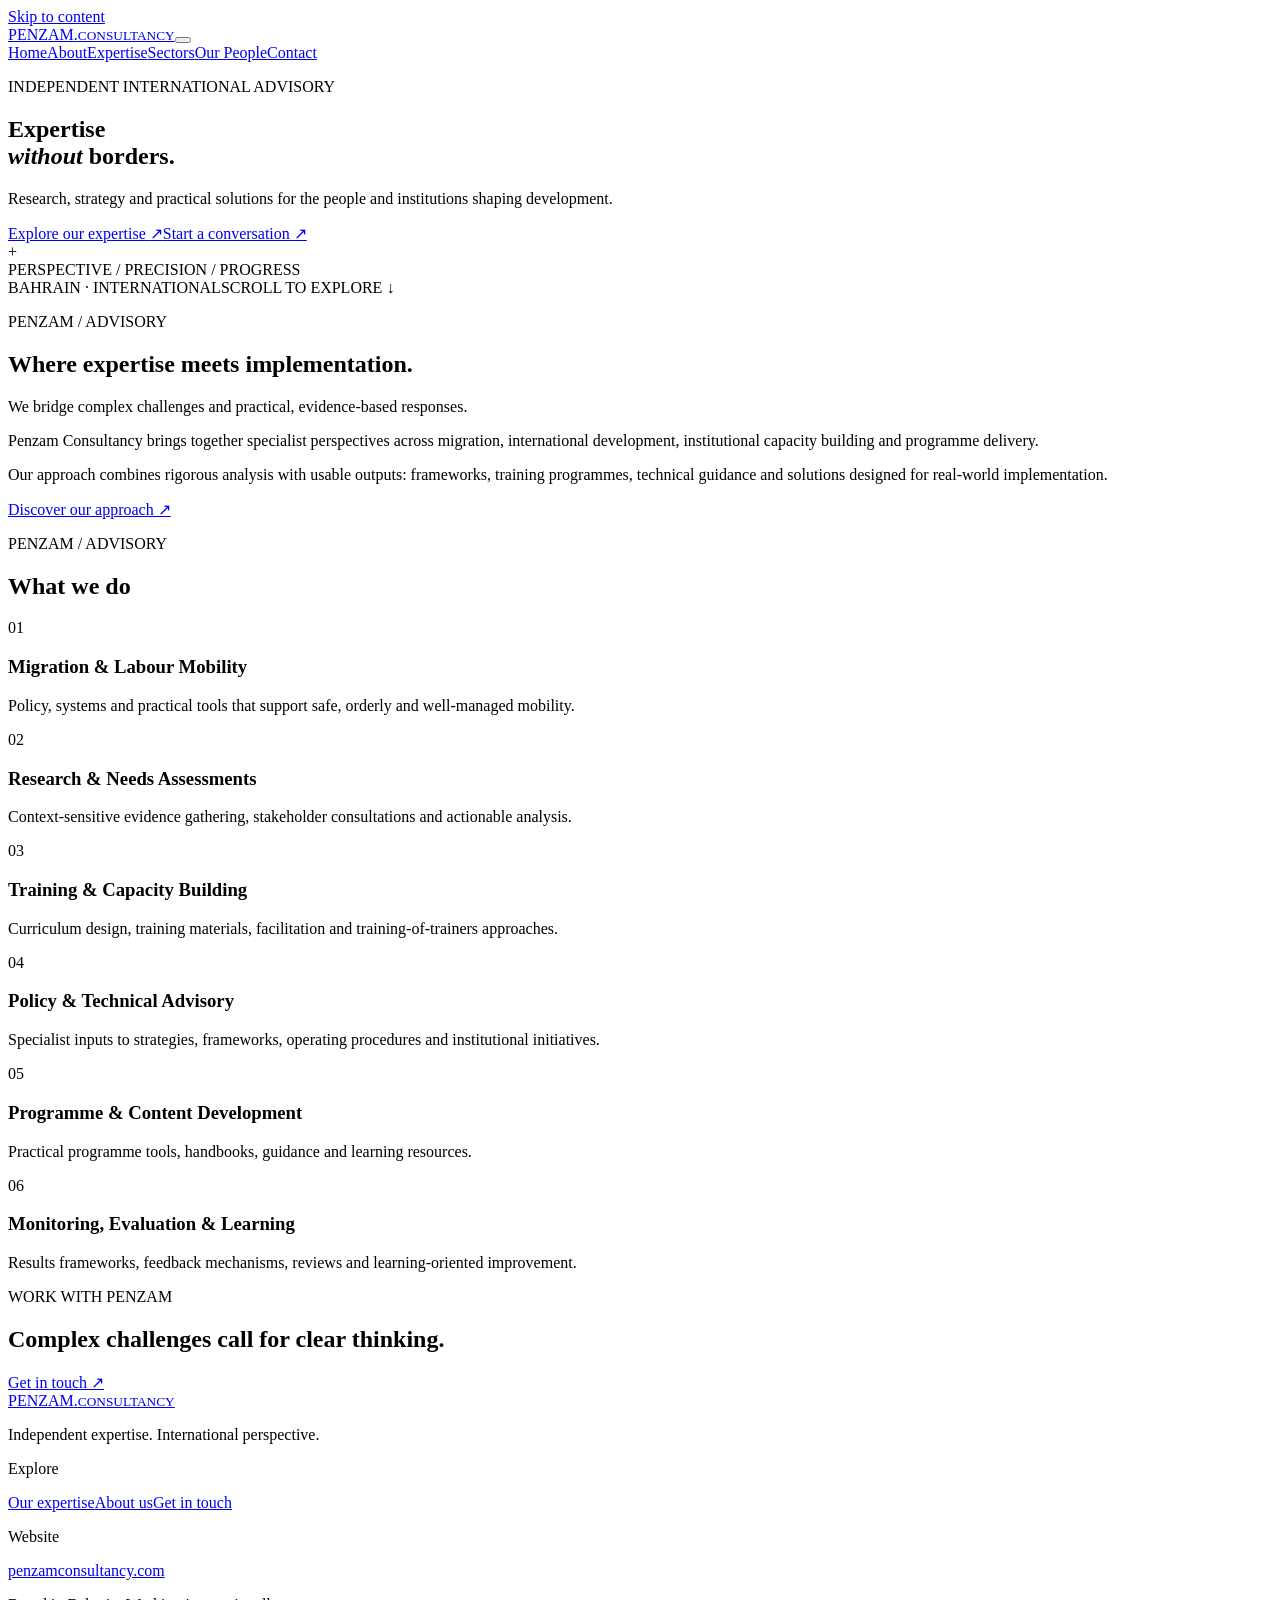
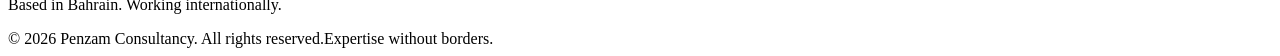
==== index.html @ 7cd4b7c7 "Add files via upload" ====
<!doctype html><html lang="en"><head><meta charset="utf-8"><meta name="viewport" content="width=device-width, initial-scale=1"><meta name="description" content="Penzam Consultancy provides international advisory, research, training and capacity-building expertise."><meta name="theme-color" content="#20252b"><title>Home | Penzam Consultancy</title><link rel="stylesheet" href="assets/style.css"><script defer src="assets/script.js"></script></head><body><a class="skip" href="#main">Skip to content</a><header class="site-header"><div class="shell header-inner"><a class="brand" href="index.html" aria-label="Penzam home">PENZAM<span class="brand-dot">.</span><small>CONSULTANCY</small></a><button class="menu-toggle" aria-expanded="false" aria-controls="site-nav" aria-label="Toggle navigation"><span></span><span></span><span></span></button><nav id="site-nav" aria-label="Main navigation"><a href="index.html" class="active">Home</a><a href="about.html" class="">About</a><a href="expertise.html" class="">Expertise</a><a href="sectors.html" class="">Sectors</a><a href="team.html" class="">Our People</a><a href="contact.html" class="">Contact</a></nav></div></header><main id="main"><section class="hero home-hero"><div class="shell hero-grid"><div><p class="eyebrow"><span class="eyebrow-line"></span> INDEPENDENT INTERNATIONAL ADVISORY</p><h1>Expertise<br><em>without</em> borders<span class="accent">.</span></h1><p class="lead">Research, strategy and practical solutions for the people and institutions shaping development.</p><div class="hero-actions"><a class="btn btn-primary" href="expertise.html">Explore our expertise <span aria-hidden="true">↗</span></a><a class="text-link" href="contact.html">Start a conversation <span aria-hidden="true">↗</span></a></div></div><div class="hero-art" aria-hidden="true"><div class="orbit orbit-one"></div><div class="orbit orbit-two"></div><div class="orbit orbit-three"></div><div class="art-cross">+</div><div class="art-caption">PERSPECTIVE / PRECISION / PROGRESS</div></div></div><div class="shell hero-foot"><span>BAHRAIN · INTERNATIONAL</span><span>SCROLL TO EXPLORE ↓</span></div></section><section class="section "><div class="shell"><div class="section-heading"><p class="eyebrow">PENZAM / ADVISORY</p><h2>Where expertise meets implementation.</h2></div><div class="split"><p class="big-statement">We bridge complex challenges and practical, evidence-based responses.</p><div><p>Penzam Consultancy brings together specialist perspectives across migration, international development, institutional capacity building and programme delivery.</p><p>Our approach combines rigorous analysis with usable outputs: frameworks, training programmes, technical guidance and solutions designed for real-world implementation.</p><a class="inline-link" href="about.html">Discover our approach ↗</a></div></div></div></section><section class="section soft"><div class="shell"><div class="section-heading"><p class="eyebrow">PENZAM / ADVISORY</p><h2>What we do</h2></div><div class="card-grid"><article class="service-card"><span class="card-num">01</span><h3>Migration & Labour Mobility</h3><p>Policy, systems and practical tools that support safe, orderly and well-managed mobility.</p></article><article class="service-card"><span class="card-num">02</span><h3>Research & Needs Assessments</h3><p>Context-sensitive evidence gathering, stakeholder consultations and actionable analysis.</p></article><article class="service-card"><span class="card-num">03</span><h3>Training & Capacity Building</h3><p>Curriculum design, training materials, facilitation and training-of-trainers approaches.</p></article><article class="service-card"><span class="card-num">04</span><h3>Policy & Technical Advisory</h3><p>Specialist inputs to strategies, frameworks, operating procedures and institutional initiatives.</p></article><article class="service-card"><span class="card-num">05</span><h3>Programme & Content Development</h3><p>Practical programme tools, handbooks, guidance and learning resources.</p></article><article class="service-card"><span class="card-num">06</span><h3>Monitoring, Evaluation & Learning</h3><p>Results frameworks, feedback mechanisms, reviews and learning-oriented improvement.</p></article></div></div></section><section class="feature-band"><div class="shell feature-inner"><div><p class="eyebrow">WORK WITH PENZAM</p><h2>Complex challenges call for clear thinking.</h2></div><a class="btn btn-light" href="contact.html">Get in touch ↗</a></div></section></main><footer class="footer"><div class="shell footer-top"><div><a class="brand footer-brand" href="index.html">PENZAM<span class="brand-dot">.</span><small>CONSULTANCY</small></a><p>Independent expertise. International perspective.</p></div><div><p class="footer-label">Explore</p><a href="expertise.html">Our expertise</a><a href="about.html">About us</a><a href="contact.html">Get in touch</a></div><div><p class="footer-label">Website</p><a href="https://penzamconsultancy.com">penzamconsultancy.com</a><p>Based in Bahrain. Working internationally.</p></div></div><div class="shell footer-bottom"><span>© <span id="year">2026</span> Penzam Consultancy. All rights reserved.</span><span>Expertise without borders.</span></div></footer></body></html>
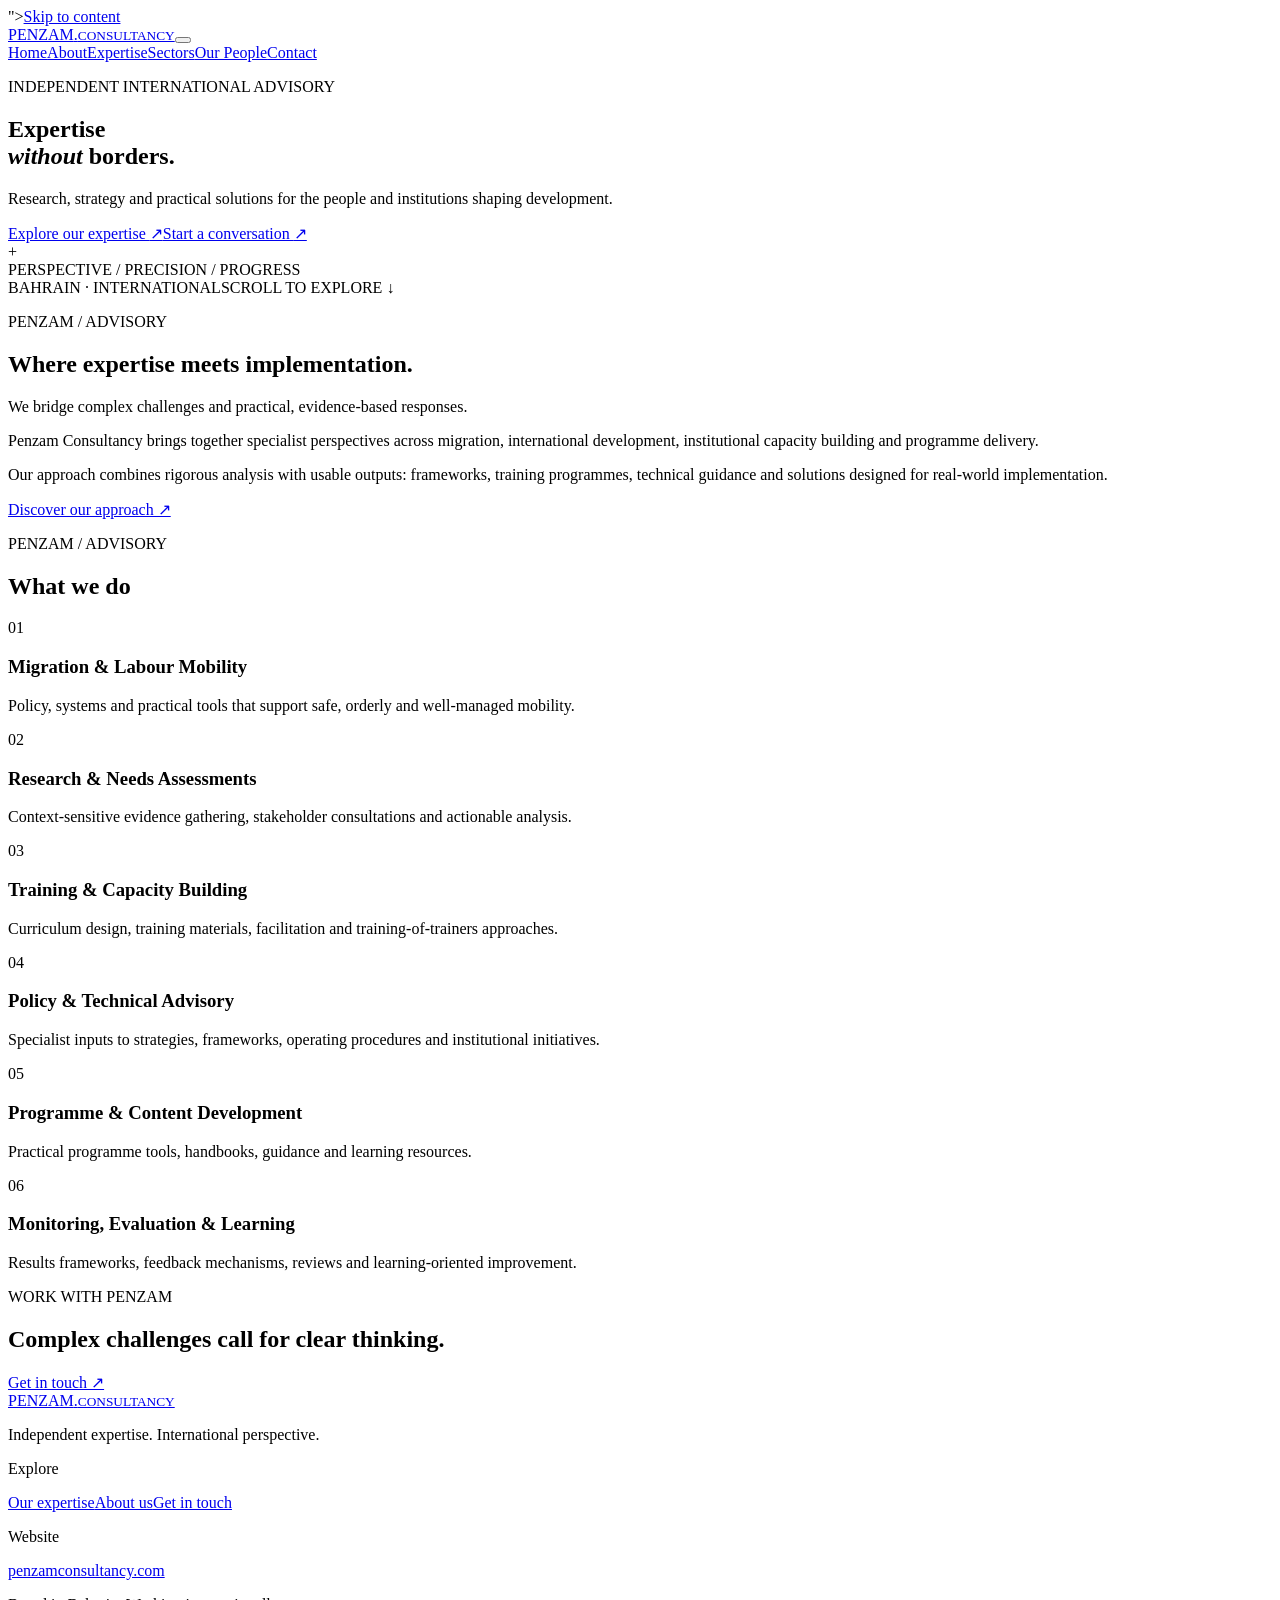
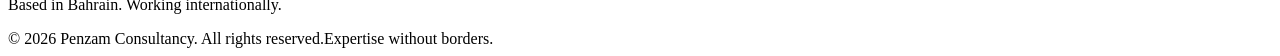
==== commit 37d29556: "Update index.html" ====
--- a/index.html
+++ b/index.html
@@ -1 +1 @@
-<!doctype html><html lang="en"><head><meta charset="utf-8"><meta name="viewport" content="width=device-width, initial-scale=1"><meta name="description" content="Penzam Consultancy provides international advisory, research, training and capacity-building expertise."><meta name="theme-color" content="#20252b"><title>Home | Penzam Consultancy</title><link rel="stylesheet" href="assets/style.css"><script defer src="assets/script.js"></script></head><body><a class="skip" href="#main">Skip to content</a><header class="site-header"><div class="shell header-inner"><a class="brand" href="index.html" aria-label="Penzam home">PENZAM<span class="brand-dot">.</span><small>CONSULTANCY</small></a><button class="menu-toggle" aria-expanded="false" aria-controls="site-nav" aria-label="Toggle navigation"><span></span><span></span><span></span></button><nav id="site-nav" aria-label="Main navigation"><a href="index.html" class="active">Home</a><a href="about.html" class="">About</a><a href="expertise.html" class="">Expertise</a><a href="sectors.html" class="">Sectors</a><a href="team.html" class="">Our People</a><a href="contact.html" class="">Contact</a></nav></div></header><main id="main"><section class="hero home-hero"><div class="shell hero-grid"><div><p class="eyebrow"><span class="eyebrow-line"></span> INDEPENDENT INTERNATIONAL ADVISORY</p><h1>Expertise<br><em>without</em> borders<span class="accent">.</span></h1><p class="lead">Research, strategy and practical solutions for the people and institutions shaping development.</p><div class="hero-actions"><a class="btn btn-primary" href="expertise.html">Explore our expertise <span aria-hidden="true">↗</span></a><a class="text-link" href="contact.html">Start a conversation <span aria-hidden="true">↗</span></a></div></div><div class="hero-art" aria-hidden="true"><div class="orbit orbit-one"></div><div class="orbit orbit-two"></div><div class="orbit orbit-three"></div><div class="art-cross">+</div><div class="art-caption">PERSPECTIVE / PRECISION / PROGRESS</div></div></div><div class="shell hero-foot"><span>BAHRAIN · INTERNATIONAL</span><span>SCROLL TO EXPLORE ↓</span></div></section><section class="section "><div class="shell"><div class="section-heading"><p class="eyebrow">PENZAM / ADVISORY</p><h2>Where expertise meets implementation.</h2></div><div class="split"><p class="big-statement">We bridge complex challenges and practical, evidence-based responses.</p><div><p>Penzam Consultancy brings together specialist perspectives across migration, international development, institutional capacity building and programme delivery.</p><p>Our approach combines rigorous analysis with usable outputs: frameworks, training programmes, technical guidance and solutions designed for real-world implementation.</p><a class="inline-link" href="about.html">Discover our approach ↗</a></div></div></div></section><section class="section soft"><div class="shell"><div class="section-heading"><p class="eyebrow">PENZAM / ADVISORY</p><h2>What we do</h2></div><div class="card-grid"><article class="service-card"><span class="card-num">01</span><h3>Migration & Labour Mobility</h3><p>Policy, systems and practical tools that support safe, orderly and well-managed mobility.</p></article><article class="service-card"><span class="card-num">02</span><h3>Research & Needs Assessments</h3><p>Context-sensitive evidence gathering, stakeholder consultations and actionable analysis.</p></article><article class="service-card"><span class="card-num">03</span><h3>Training & Capacity Building</h3><p>Curriculum design, training materials, facilitation and training-of-trainers approaches.</p></article><article class="service-card"><span class="card-num">04</span><h3>Policy & Technical Advisory</h3><p>Specialist inputs to strategies, frameworks, operating procedures and institutional initiatives.</p></article><article class="service-card"><span class="card-num">05</span><h3>Programme & Content Development</h3><p>Practical programme tools, handbooks, guidance and learning resources.</p></article><article class="service-card"><span class="card-num">06</span><h3>Monitoring, Evaluation & Learning</h3><p>Results frameworks, feedback mechanisms, reviews and learning-oriented improvement.</p></article></div></div></section><section class="feature-band"><div class="shell feature-inner"><div><p class="eyebrow">WORK WITH PENZAM</p><h2>Complex challenges call for clear thinking.</h2></div><a class="btn btn-light" href="contact.html">Get in touch ↗</a></div></section></main><footer class="footer"><div class="shell footer-top"><div><a class="brand footer-brand" href="index.html">PENZAM<span class="brand-dot">.</span><small>CONSULTANCY</small></a><p>Independent expertise. International perspective.</p></div><div><p class="footer-label">Explore</p><a href="expertise.html">Our expertise</a><a href="about.html">About us</a><a href="contact.html">Get in touch</a></div><div><p class="footer-label">Website</p><a href="https://penzamconsultancy.com">penzamconsultancy.com</a><p>Based in Bahrain. Working internationally.</p></div></div><div class="shell footer-bottom"><span>© <span id="year">2026</span> Penzam Consultancy. All rights reserved.</span><span>Expertise without borders.</span></div></footer></body></html>+<!doctype html><html lang="en"><head><meta charset="utf-8"><meta name="viewport" content="width=device-width, initial-scale=1"><meta name="description" content="Penzam Consultancy provides international advisory, research, training and capacity-building expertise."><meta name="theme-color" content="#20252b"><title>Home | Penzam Consultancy</title><l<link rel="stylesheet" href="style.css">"><script defer src="assets/script.js"></script></head><body><a class="skip" href="#main">Skip to content</a><header class="site-header"><div class="shell header-inner"><a class="brand" href="index.html" aria-label="Penzam home">PENZAM<span class="brand-dot">.</span><small>CONSULTANCY</small></a><button class="menu-toggle" aria-expanded="false" aria-controls="site-nav" aria-label="Toggle navigation"><span></span><span></span><span></span></button><nav id="site-nav" aria-label="Main navigation"><a href="index.html" class="active">Home</a><a href="about.html" class="">About</a><a href="expertise.html" class="">Expertise</a><a href="sectors.html" class="">Sectors</a><a href="team.html" class="">Our People</a><a href="contact.html" class="">Contact</a></nav></div></header><main id="main"><section class="hero home-hero"><div class="shell hero-grid"><div><p class="eyebrow"><span class="eyebrow-line"></span> INDEPENDENT INTERNATIONAL ADVISORY</p><h1>Expertise<br><em>without</em> borders<span class="accent">.</span></h1><p class="lead">Research, strategy and practical solutions for the people and institutions shaping development.</p><div class="hero-actions"><a class="btn btn-primary" href="expertise.html">Explore our expertise <span aria-hidden="true">↗</span></a><a class="text-link" href="contact.html">Start a conversation <span aria-hidden="true">↗</span></a></div></div><div class="hero-art" aria-hidden="true"><div class="orbit orbit-one"></div><div class="orbit orbit-two"></div><div class="orbit orbit-three"></div><div class="art-cross">+</div><div class="art-caption">PERSPECTIVE / PRECISION / PROGRESS</div></div></div><div class="shell hero-foot"><span>BAHRAIN · INTERNATIONAL</span><span>SCROLL TO EXPLORE ↓</span></div></section><section class="section "><div class="shell"><div class="section-heading"><p class="eyebrow">PENZAM / ADVISORY</p><h2>Where expertise meets implementation.</h2></div><div class="split"><p class="big-statement">We bridge complex challenges and practical, evidence-based responses.</p><div><p>Penzam Consultancy brings together specialist perspectives across migration, international development, institutional capacity building and programme delivery.</p><p>Our approach combines rigorous analysis with usable outputs: frameworks, training programmes, technical guidance and solutions designed for real-world implementation.</p><a class="inline-link" href="about.html">Discover our approach ↗</a></div></div></div></section><section class="section soft"><div class="shell"><div class="section-heading"><p class="eyebrow">PENZAM / ADVISORY</p><h2>What we do</h2></div><div class="card-grid"><article class="service-card"><span class="card-num">01</span><h3>Migration & Labour Mobility</h3><p>Policy, systems and practical tools that support safe, orderly and well-managed mobility.</p></article><article class="service-card"><span class="card-num">02</span><h3>Research & Needs Assessments</h3><p>Context-sensitive evidence gathering, stakeholder consultations and actionable analysis.</p></article><article class="service-card"><span class="card-num">03</span><h3>Training & Capacity Building</h3><p>Curriculum design, training materials, facilitation and training-of-trainers approaches.</p></article><article class="service-card"><span class="card-num">04</span><h3>Policy & Technical Advisory</h3><p>Specialist inputs to strategies, frameworks, operating procedures and institutional initiatives.</p></article><article class="service-card"><span class="card-num">05</span><h3>Programme & Content Development</h3><p>Practical programme tools, handbooks, guidance and learning resources.</p></article><article class="service-card"><span class="card-num">06</span><h3>Monitoring, Evaluation & Learning</h3><p>Results frameworks, feedback mechanisms, reviews and learning-oriented improvement.</p></article></div></div></section><section class="feature-band"><div class="shell feature-inner"><div><p class="eyebrow">WORK WITH PENZAM</p><h2>Complex challenges call for clear thinking.</h2></div><a class="btn btn-light" href="contact.html">Get in touch ↗</a></div></section></main><footer class="footer"><div class="shell footer-top"><div><a class="brand footer-brand" href="index.html">PENZAM<span class="brand-dot">.</span><small>CONSULTANCY</small></a><p>Independent expertise. International perspective.</p></div><div><p class="footer-label">Explore</p><a href="expertise.html">Our expertise</a><a href="about.html">About us</a><a href="contact.html">Get in touch</a></div><div><p class="footer-label">Website</p><a href="https://penzamconsultancy.com">penzamconsultancy.com</a><p>Based in Bahrain. Working internationally.</p></div></div><div class="shell footer-bottom"><span>© <span id="year">2026</span> Penzam Consultancy. All rights reserved.</span><span>Expertise without borders.</span></div></footer></body></html>
--- a/style.css
+++ b/style.css
@@ -0,0 +1,2 @@
+@import url('https://fonts.googleapis.com/css2?family=Barlow+Condensed:wght@500;600;700&family=DM+Sans:wght@400;500;600;700&display=swap');
+:root{--charcoal:#20252b;--ink:#27303a;--blue:#315bd3;--cream:#eee9de;--paper:#f9f8f4;--muted:#64707c;--line:#d9dcd9}*{box-sizing:border-box}html{scroll-behavior:smooth}body{margin:0;background:var(--paper);color:var(--ink);font-family:'DM Sans',Arial,sans-serif;line-height:1.65}a{color:inherit}a:focus-visible,button:focus-visible{outline:3px solid #7da4ff;outline-offset:3px}.shell{width:min(1200px,calc(100% - 80px));margin:auto}.skip{position:absolute;left:-9999px}.skip:focus{left:10px;top:10px;z-index:99;background:white;padding:10px}.site-header{background:var(--charcoal);color:white;border-bottom:1px solid #ffffff20;position:relative;z-index:10}.header-inner{display:flex;align-items:center;justify-content:space-between;min-height:91px}.brand{text-decoration:none;font:700 34px/0.8 'Barlow Condensed',sans-serif;letter-spacing:.035em;display:inline-flex;flex-direction:column;position:relative}.brand-dot{color:#6b8dff;position:absolute;right:-12px;top:0}.brand small{font:600 9px/1.6 'DM Sans',sans-serif;letter-spacing:.28em;margin-top:8px}.site-header nav{display:flex;gap:27px;align-items:center}.site-header nav a{text-decoration:none;font-size:12px;letter-spacing:.06em;text-transform:uppercase;color:#cfd4dc;transition:color .2s}.site-header nav a:hover,.site-header nav a.active{color:white}.menu-toggle{display:none}.hero{background:var(--charcoal);color:white}.home-hero{min-height:690px;overflow:hidden}.hero-grid{display:grid;grid-template-columns:1.15fr .85fr;align-items:center;min-height:610px;gap:35px}.eyebrow{font-size:11px;letter-spacing:.2em;font-weight:700;text-transform:uppercase;color:var(--blue);margin:0 0 25px}.hero .eyebrow{color:#a8baff}.eyebrow-line{display:inline-block;width:26px;height:1px;background:#a8baff;vertical-align:middle;margin-right:9px}.hero h1{font:600 clamp(70px,9vw,142px)/.91 'Barlow Condensed',sans-serif;letter-spacing:-.018em;margin:0 0 30px;text-transform:uppercase}.hero h1 em{font-style:normal;color:var(--cream)}.accent{color:#7295ff}.lead{font-size:clamp(17px,1.65vw,21px);line-height:1.7;max-width:620px;color:#d2d7df}.hero-actions{display:flex;gap:30px;align-items:center;margin-top:38px;flex-wrap:wrap}.btn{display:inline-flex;align-items:center;gap:30px;text-decoration:none;padding:15px 21px;font-size:13px;font-weight:700;transition:transform .2s}.btn:hover{transform:translateY(-3px)}.btn-primary{background:var(--blue);color:white}.btn-light{background:var(--cream);color:var(--charcoal)}.text-link{font-size:13px;text-decoration:none;border-bottom:1px solid #ffffff88;padding-bottom:5px}.hero-art{height:450px;position:relative;display:flex;align-items:center;justify-content:center}.orbit{position:absolute;border:1px solid #7192d55c;border-radius:50%;width:370px;height:370px;transform:rotate(-30deg) scaleX(.55)}.orbit-two{transform:rotate(34deg) scaleX(.55)}.orbit-three{transform:rotate(90deg) scaleX(.55)}.hero-art:before{content:'';height:10px;width:10px;border-radius:50%;background:#779aff;box-shadow:0 0 50px 22px #315bd322;position:absolute}.art-cross{position:absolute;top:5%;right:9%;font-size:34px;font-weight:200;color:#b9c8ef}.art-caption{position:absolute;bottom:0;font-size:9px;letter-spacing:.23em;color:#8b9bb5}.hero-foot{display:flex;justify-content:space-between;color:#8796ad;letter-spacing:.15em;font-size:10px;padding:15px 0 28px}.section{padding:110px 0}.section.soft{background:#eeeee9}.section-heading{margin-bottom:46px}.section h2,.feature-band h2{font:600 clamp(42px,5.3vw,72px)/1 'Barlow Condensed',sans-serif;letter-spacing:-.01em;text-transform:uppercase;margin:0}.split{display:grid;grid-template-columns:1fr 1fr;gap:12%;align-items:start}.big-statement{font:500 clamp(27px,3.5vw,46px)/1.22 'Barlow Condensed',sans-serif;text-transform:uppercase;margin:0}.split>div p:first-child{margin-top:0}.split p{color:#53606b}.inline-link{display:inline-block;color:#2147af;text-decoration:none;border-bottom:1px solid #2147af;font-weight:700;font-size:13px;margin-top:12px}.card-grid{display:grid;grid-template-columns:repeat(3,1fr);gap:15px}.service-card{padding:32px;min-height:265px;background:var(--paper);border:1px solid var(--line);transition:transform .2s,border-color .2s}.service-card:hover{transform:translateY(-4px);border-color:var(--blue)}.card-num{font-size:12px;color:var(--blue);font-weight:700}.service-card h3{font:600 28px/1.05 'Barlow Condensed',sans-serif;text-transform:uppercase;margin:40px 0 15px}.service-card p{font-size:14px;color:#64707a;margin:0}.feature-band{background:var(--blue);color:white;padding:75px 0}.feature-inner{display:flex;justify-content:space-between;align-items:center;gap:30px}.feature-band .eyebrow{color:#d4deff}.feature-band h2{max-width:650px}.subhero{padding:115px 0 125px}.subhero h1{max-width:950px;font-size:clamp(60px,8vw,112px)}.subhero .lead{max-width:800px}.footer{background:#181d22;color:#b2bac5;padding:65px 0 25px}.footer-top{display:grid;grid-template-columns:2fr 1fr 1.5fr;gap:50px}.footer-brand{color:white}.footer-top p{font-size:13px}.footer-label{color:white;text-transform:uppercase;letter-spacing:.14em;font-size:11px!important;font-weight:700}.footer-top a:not(.brand){display:block;text-decoration:none;font-size:13px;margin:8px 0}.footer-bottom{border-top:1px solid #ffffff25;margin-top:55px;padding-top:23px;display:flex;justify-content:space-between;font-size:11px;gap:15px}.contact-panel{background:white;padding:32px;border:1px solid var(--line)}.contact-panel h3{font:600 32px 'Barlow Condensed',sans-serif;text-transform:uppercase}.contact-email{font-size:18px;overflow-wrap:anywhere}.contact-email a{color:var(--blue)}.small-note{font-size:12px!important;color:#8b5d36!important}.contact-panel hr{border:0;border-top:1px solid var(--line);margin:28px 0}@media(max-width:850px){.shell{width:min(100% - 38px,1200px)}.header-inner{min-height:75px}.menu-toggle{display:flex;flex-direction:column;gap:5px;background:none;border:0;padding:10px;cursor:pointer}.menu-toggle span{width:24px;height:2px;background:white}.site-header nav{display:none;position:absolute;top:75px;left:0;right:0;background:var(--charcoal);padding:25px 20px;flex-direction:column;align-items:flex-start;gap:16px}.site-header nav.open{display:flex}.hero-grid{grid-template-columns:1fr;min-height:0;padding-top:90px;padding-bottom:50px}.home-hero{min-height:0}.hero-art{height:220px;overflow:hidden}.orbit{width:210px;height:210px}.hero h1{font-size:clamp(70px,14vw,110px)}.hero-foot{padding-bottom:24px}.section{padding:75px 0}.split{grid-template-columns:1fr;gap:25px}.card-grid{grid-template-columns:repeat(2,1fr)}.feature-inner{align-items:flex-start;flex-direction:column}.footer-top{grid-template-columns:1fr 1fr}.subhero{padding:90px 0}}@media(max-width:540px){.card-grid{grid-template-columns:1fr}.service-card{min-height:210px}.footer-top{grid-template-columns:1fr}.footer-bottom{flex-direction:column}.hero h1{font-size:70px}.hero-foot{font-size:8px}.subhero h1{font-size:62px}.hero-art{height:170px}.hero-actions{gap:20px}}@media(prefers-reduced-motion:reduce){html{scroll-behavior:auto}*,*:before,*:after{transition:none!important}}
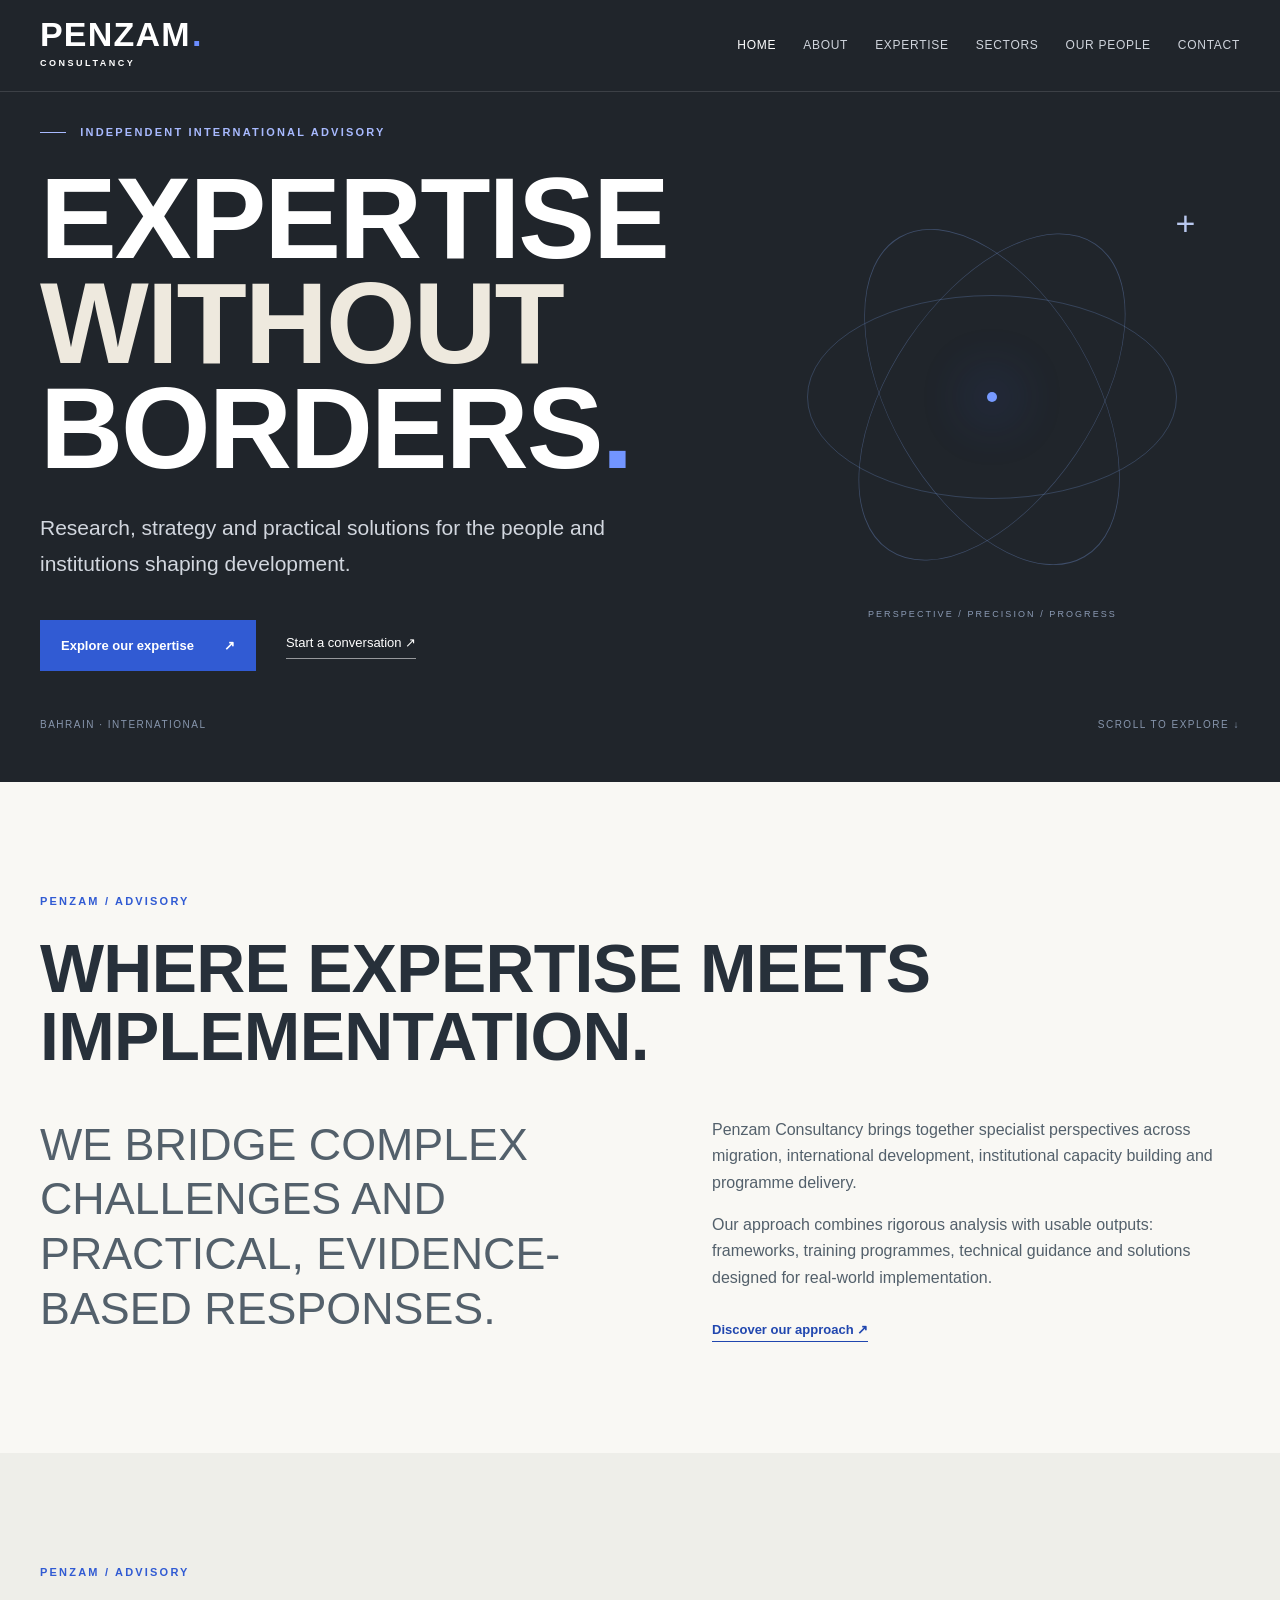
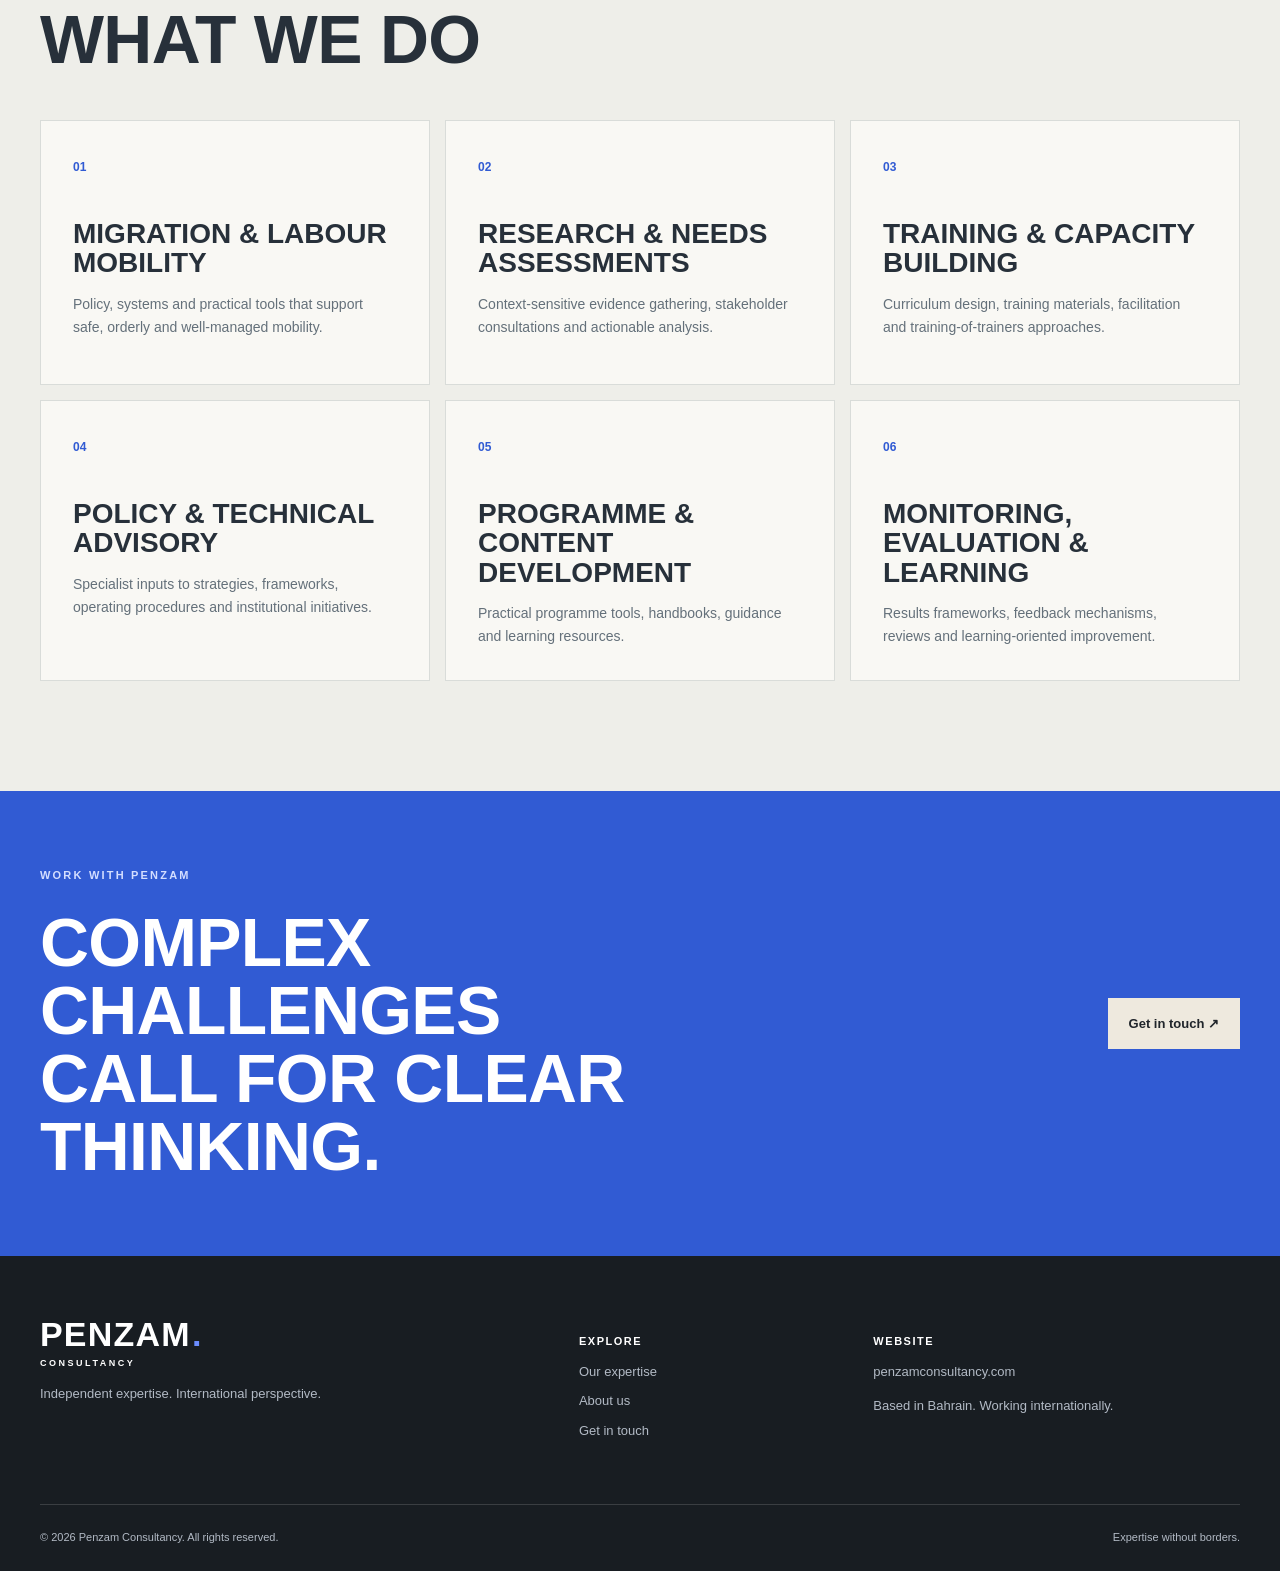
==== commit 39f0e4de: "Add files via upload" ====
--- a/index.html
+++ b/index.html
@@ -1 +1 @@
-<!doctype html><html lang="en"><head><meta charset="utf-8"><meta name="viewport" content="width=device-width, initial-scale=1"><meta name="description" content="Penzam Consultancy provides international advisory, research, training and capacity-building expertise."><meta name="theme-color" content="#20252b"><title>Home | Penzam Consultancy</title><l<link rel="stylesheet" href="style.css">"><script defer src="assets/script.js"></script></head><body><a class="skip" href="#main">Skip to content</a><header class="site-header"><div class="shell header-inner"><a class="brand" href="index.html" aria-label="Penzam home">PENZAM<span class="brand-dot">.</span><small>CONSULTANCY</small></a><button class="menu-toggle" aria-expanded="false" aria-controls="site-nav" aria-label="Toggle navigation"><span></span><span></span><span></span></button><nav id="site-nav" aria-label="Main navigation"><a href="index.html" class="active">Home</a><a href="about.html" class="">About</a><a href="expertise.html" class="">Expertise</a><a href="sectors.html" class="">Sectors</a><a href="team.html" class="">Our People</a><a href="contact.html" class="">Contact</a></nav></div></header><main id="main"><section class="hero home-hero"><div class="shell hero-grid"><div><p class="eyebrow"><span class="eyebrow-line"></span> INDEPENDENT INTERNATIONAL ADVISORY</p><h1>Expertise<br><em>without</em> borders<span class="accent">.</span></h1><p class="lead">Research, strategy and practical solutions for the people and institutions shaping development.</p><div class="hero-actions"><a class="btn btn-primary" href="expertise.html">Explore our expertise <span aria-hidden="true">↗</span></a><a class="text-link" href="contact.html">Start a conversation <span aria-hidden="true">↗</span></a></div></div><div class="hero-art" aria-hidden="true"><div class="orbit orbit-one"></div><div class="orbit orbit-two"></div><div class="orbit orbit-three"></div><div class="art-cross">+</div><div class="art-caption">PERSPECTIVE / PRECISION / PROGRESS</div></div></div><div class="shell hero-foot"><span>BAHRAIN · INTERNATIONAL</span><span>SCROLL TO EXPLORE ↓</span></div></section><section class="section "><div class="shell"><div class="section-heading"><p class="eyebrow">PENZAM / ADVISORY</p><h2>Where expertise meets implementation.</h2></div><div class="split"><p class="big-statement">We bridge complex challenges and practical, evidence-based responses.</p><div><p>Penzam Consultancy brings together specialist perspectives across migration, international development, institutional capacity building and programme delivery.</p><p>Our approach combines rigorous analysis with usable outputs: frameworks, training programmes, technical guidance and solutions designed for real-world implementation.</p><a class="inline-link" href="about.html">Discover our approach ↗</a></div></div></div></section><section class="section soft"><div class="shell"><div class="section-heading"><p class="eyebrow">PENZAM / ADVISORY</p><h2>What we do</h2></div><div class="card-grid"><article class="service-card"><span class="card-num">01</span><h3>Migration & Labour Mobility</h3><p>Policy, systems and practical tools that support safe, orderly and well-managed mobility.</p></article><article class="service-card"><span class="card-num">02</span><h3>Research & Needs Assessments</h3><p>Context-sensitive evidence gathering, stakeholder consultations and actionable analysis.</p></article><article class="service-card"><span class="card-num">03</span><h3>Training & Capacity Building</h3><p>Curriculum design, training materials, facilitation and training-of-trainers approaches.</p></article><article class="service-card"><span class="card-num">04</span><h3>Policy & Technical Advisory</h3><p>Specialist inputs to strategies, frameworks, operating procedures and institutional initiatives.</p></article><article class="service-card"><span class="card-num">05</span><h3>Programme & Content Development</h3><p>Practical programme tools, handbooks, guidance and learning resources.</p></article><article class="service-card"><span class="card-num">06</span><h3>Monitoring, Evaluation & Learning</h3><p>Results frameworks, feedback mechanisms, reviews and learning-oriented improvement.</p></article></div></div></section><section class="feature-band"><div class="shell feature-inner"><div><p class="eyebrow">WORK WITH PENZAM</p><h2>Complex challenges call for clear thinking.</h2></div><a class="btn btn-light" href="contact.html">Get in touch ↗</a></div></section></main><footer class="footer"><div class="shell footer-top"><div><a class="brand footer-brand" href="index.html">PENZAM<span class="brand-dot">.</span><small>CONSULTANCY</small></a><p>Independent expertise. International perspective.</p></div><div><p class="footer-label">Explore</p><a href="expertise.html">Our expertise</a><a href="about.html">About us</a><a href="contact.html">Get in touch</a></div><div><p class="footer-label">Website</p><a href="https://penzamconsultancy.com">penzamconsultancy.com</a><p>Based in Bahrain. Working internationally.</p></div></div><div class="shell footer-bottom"><span>© <span id="year">2026</span> Penzam Consultancy. All rights reserved.</span><span>Expertise without borders.</span></div></footer></body></html>
+<!doctype html><html lang="en"><head><meta charset="utf-8"><meta name="viewport" content="width=device-width, initial-scale=1"><meta name="description" content="Penzam Consultancy provides international advisory, research, training and capacity-building expertise."><meta name="theme-color" content="#20252b"><title>Home | Penzam Consultancy</title><link rel="stylesheet" href="style.css"><script defer src="script.js"></script></head><body><a class="skip" href="#main">Skip to content</a><header class="site-header"><div class="shell header-inner"><a class="brand" href="index.html" aria-label="Penzam home">PENZAM<span class="brand-dot">.</span><small>CONSULTANCY</small></a><button class="menu-toggle" aria-expanded="false" aria-controls="site-nav" aria-label="Toggle navigation"><span></span><span></span><span></span></button><nav id="site-nav" aria-label="Main navigation"><a href="index.html" class="active">Home</a><a href="about.html" class="">About</a><a href="expertise.html" class="">Expertise</a><a href="sectors.html" class="">Sectors</a><a href="team.html" class="">Our People</a><a href="contact.html" class="">Contact</a></nav></div></header><main id="main"><section class="hero home-hero"><div class="shell hero-grid"><div><p class="eyebrow"><span class="eyebrow-line"></span> INDEPENDENT INTERNATIONAL ADVISORY</p><h1>Expertise<br><em>without</em> borders<span class="accent">.</span></h1><p class="lead">Research, strategy and practical solutions for the people and institutions shaping development.</p><div class="hero-actions"><a class="btn btn-primary" href="expertise.html">Explore our expertise <span aria-hidden="true">↗</span></a><a class="text-link" href="contact.html">Start a conversation <span aria-hidden="true">↗</span></a></div></div><div class="hero-art" aria-hidden="true"><div class="orbit orbit-one"></div><div class="orbit orbit-two"></div><div class="orbit orbit-three"></div><div class="art-cross">+</div><div class="art-caption">PERSPECTIVE / PRECISION / PROGRESS</div></div></div><div class="shell hero-foot"><span>BAHRAIN · INTERNATIONAL</span><span>SCROLL TO EXPLORE ↓</span></div></section><section class="section "><div class="shell"><div class="section-heading"><p class="eyebrow">PENZAM / ADVISORY</p><h2>Where expertise meets implementation.</h2></div><div class="split"><p class="big-statement">We bridge complex challenges and practical, evidence-based responses.</p><div><p>Penzam Consultancy brings together specialist perspectives across migration, international development, institutional capacity building and programme delivery.</p><p>Our approach combines rigorous analysis with usable outputs: frameworks, training programmes, technical guidance and solutions designed for real-world implementation.</p><a class="inline-link" href="about.html">Discover our approach ↗</a></div></div></div></section><section class="section soft"><div class="shell"><div class="section-heading"><p class="eyebrow">PENZAM / ADVISORY</p><h2>What we do</h2></div><div class="card-grid"><article class="service-card"><span class="card-num">01</span><h3>Migration & Labour Mobility</h3><p>Policy, systems and practical tools that support safe, orderly and well-managed mobility.</p></article><article class="service-card"><span class="card-num">02</span><h3>Research & Needs Assessments</h3><p>Context-sensitive evidence gathering, stakeholder consultations and actionable analysis.</p></article><article class="service-card"><span class="card-num">03</span><h3>Training & Capacity Building</h3><p>Curriculum design, training materials, facilitation and training-of-trainers approaches.</p></article><article class="service-card"><span class="card-num">04</span><h3>Policy & Technical Advisory</h3><p>Specialist inputs to strategies, frameworks, operating procedures and institutional initiatives.</p></article><article class="service-card"><span class="card-num">05</span><h3>Programme & Content Development</h3><p>Practical programme tools, handbooks, guidance and learning resources.</p></article><article class="service-card"><span class="card-num">06</span><h3>Monitoring, Evaluation & Learning</h3><p>Results frameworks, feedback mechanisms, reviews and learning-oriented improvement.</p></article></div></div></section><section class="feature-band"><div class="shell feature-inner"><div><p class="eyebrow">WORK WITH PENZAM</p><h2>Complex challenges call for clear thinking.</h2></div><a class="btn btn-light" href="contact.html">Get in touch ↗</a></div></section></main><footer class="footer"><div class="shell footer-top"><div><a class="brand footer-brand" href="index.html">PENZAM<span class="brand-dot">.</span><small>CONSULTANCY</small></a><p>Independent expertise. International perspective.</p></div><div><p class="footer-label">Explore</p><a href="expertise.html">Our expertise</a><a href="about.html">About us</a><a href="contact.html">Get in touch</a></div><div><p class="footer-label">Website</p><a href="https://penzamconsultancy.com">penzamconsultancy.com</a><p>Based in Bahrain. Working internationally.</p></div></div><div class="shell footer-bottom"><span>© <span id="year">2026</span> Penzam Consultancy. All rights reserved.</span><span>Expertise without borders.</span></div></footer></body></html>
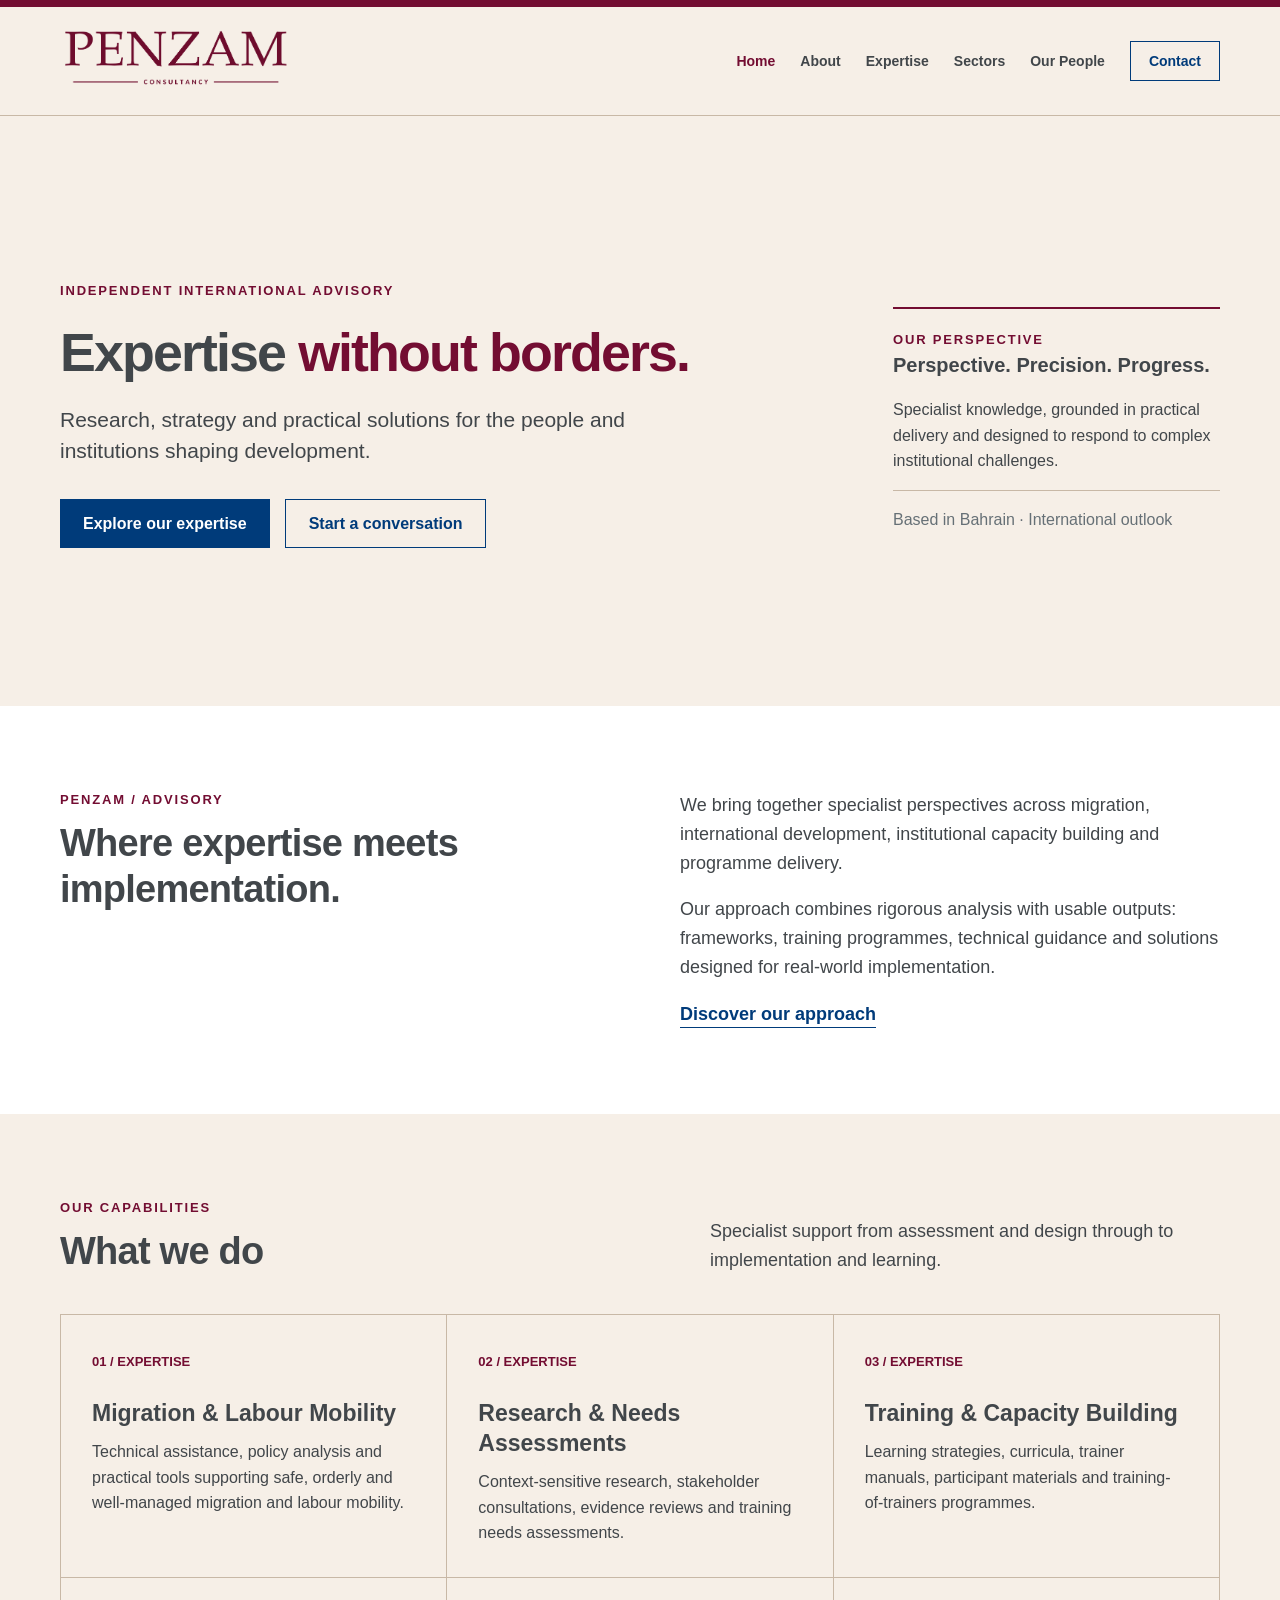
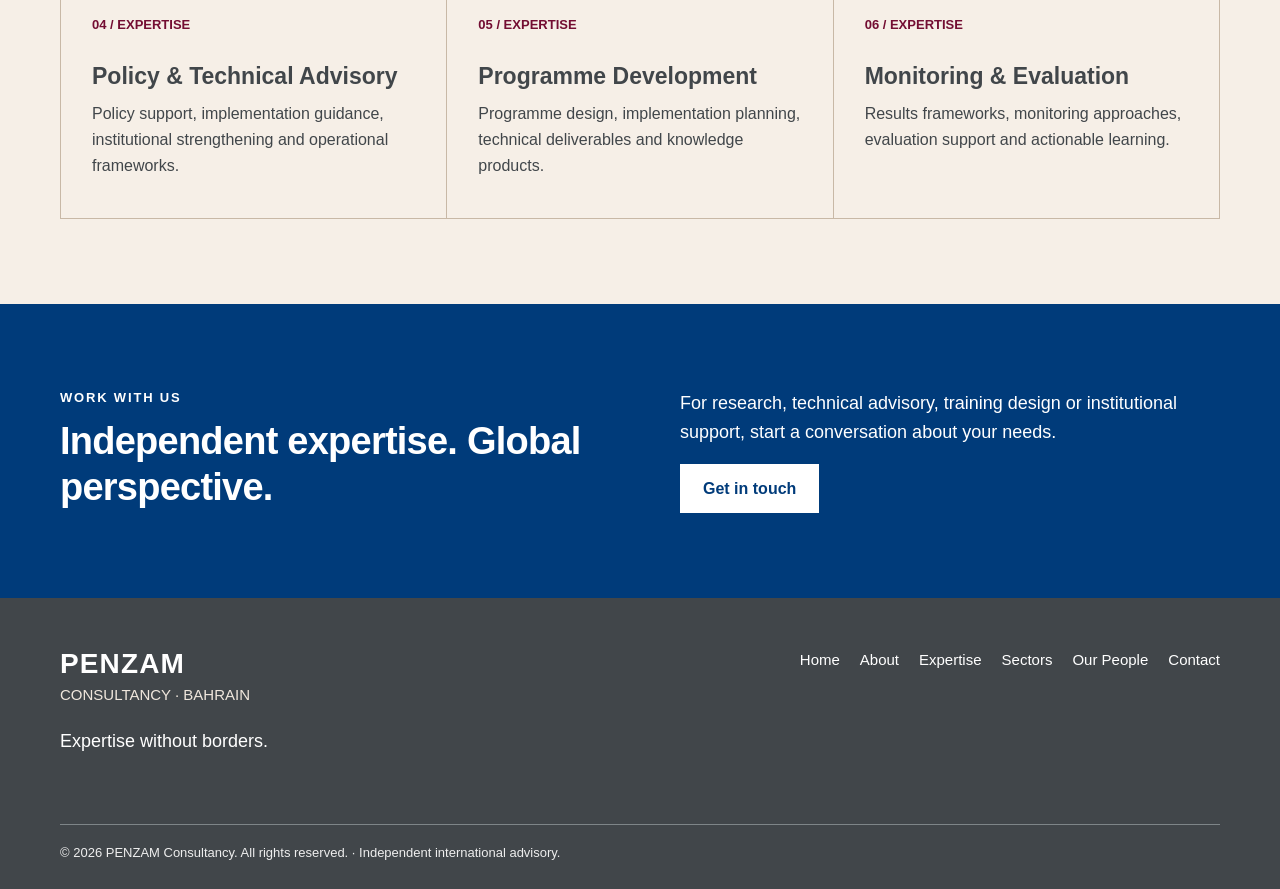
==== commit 6fef2aff: "Add files via upload" ====
--- a/index.html
+++ b/index.html
@@ -1 +1,8 @@
-<!doctype html><html lang="en"><head><meta charset="utf-8"><meta name="viewport" content="width=device-width, initial-scale=1"><meta name="description" content="Penzam Consultancy provides international advisory, research, training and capacity-building expertise."><meta name="theme-color" content="#20252b"><title>Home | Penzam Consultancy</title><link rel="stylesheet" href="style.css"><script defer src="script.js"></script></head><body><a class="skip" href="#main">Skip to content</a><header class="site-header"><div class="shell header-inner"><a class="brand" href="index.html" aria-label="Penzam home">PENZAM<span class="brand-dot">.</span><small>CONSULTANCY</small></a><button class="menu-toggle" aria-expanded="false" aria-controls="site-nav" aria-label="Toggle navigation"><span></span><span></span><span></span></button><nav id="site-nav" aria-label="Main navigation"><a href="index.html" class="active">Home</a><a href="about.html" class="">About</a><a href="expertise.html" class="">Expertise</a><a href="sectors.html" class="">Sectors</a><a href="team.html" class="">Our People</a><a href="contact.html" class="">Contact</a></nav></div></header><main id="main"><section class="hero home-hero"><div class="shell hero-grid"><div><p class="eyebrow"><span class="eyebrow-line"></span> INDEPENDENT INTERNATIONAL ADVISORY</p><h1>Expertise<br><em>without</em> borders<span class="accent">.</span></h1><p class="lead">Research, strategy and practical solutions for the people and institutions shaping development.</p><div class="hero-actions"><a class="btn btn-primary" href="expertise.html">Explore our expertise <span aria-hidden="true">↗</span></a><a class="text-link" href="contact.html">Start a conversation <span aria-hidden="true">↗</span></a></div></div><div class="hero-art" aria-hidden="true"><div class="orbit orbit-one"></div><div class="orbit orbit-two"></div><div class="orbit orbit-three"></div><div class="art-cross">+</div><div class="art-caption">PERSPECTIVE / PRECISION / PROGRESS</div></div></div><div class="shell hero-foot"><span>BAHRAIN · INTERNATIONAL</span><span>SCROLL TO EXPLORE ↓</span></div></section><section class="section "><div class="shell"><div class="section-heading"><p class="eyebrow">PENZAM / ADVISORY</p><h2>Where expertise meets implementation.</h2></div><div class="split"><p class="big-statement">We bridge complex challenges and practical, evidence-based responses.</p><div><p>Penzam Consultancy brings together specialist perspectives across migration, international development, institutional capacity building and programme delivery.</p><p>Our approach combines rigorous analysis with usable outputs: frameworks, training programmes, technical guidance and solutions designed for real-world implementation.</p><a class="inline-link" href="about.html">Discover our approach ↗</a></div></div></div></section><section class="section soft"><div class="shell"><div class="section-heading"><p class="eyebrow">PENZAM / ADVISORY</p><h2>What we do</h2></div><div class="card-grid"><article class="service-card"><span class="card-num">01</span><h3>Migration & Labour Mobility</h3><p>Policy, systems and practical tools that support safe, orderly and well-managed mobility.</p></article><article class="service-card"><span class="card-num">02</span><h3>Research & Needs Assessments</h3><p>Context-sensitive evidence gathering, stakeholder consultations and actionable analysis.</p></article><article class="service-card"><span class="card-num">03</span><h3>Training & Capacity Building</h3><p>Curriculum design, training materials, facilitation and training-of-trainers approaches.</p></article><article class="service-card"><span class="card-num">04</span><h3>Policy & Technical Advisory</h3><p>Specialist inputs to strategies, frameworks, operating procedures and institutional initiatives.</p></article><article class="service-card"><span class="card-num">05</span><h3>Programme & Content Development</h3><p>Practical programme tools, handbooks, guidance and learning resources.</p></article><article class="service-card"><span class="card-num">06</span><h3>Monitoring, Evaluation & Learning</h3><p>Results frameworks, feedback mechanisms, reviews and learning-oriented improvement.</p></article></div></div></section><section class="feature-band"><div class="shell feature-inner"><div><p class="eyebrow">WORK WITH PENZAM</p><h2>Complex challenges call for clear thinking.</h2></div><a class="btn btn-light" href="contact.html">Get in touch ↗</a></div></section></main><footer class="footer"><div class="shell footer-top"><div><a class="brand footer-brand" href="index.html">PENZAM<span class="brand-dot">.</span><small>CONSULTANCY</small></a><p>Independent expertise. International perspective.</p></div><div><p class="footer-label">Explore</p><a href="expertise.html">Our expertise</a><a href="about.html">About us</a><a href="contact.html">Get in touch</a></div><div><p class="footer-label">Website</p><a href="https://penzamconsultancy.com">penzamconsultancy.com</a><p>Based in Bahrain. Working internationally.</p></div></div><div class="shell footer-bottom"><span>© <span id="year">2026</span> Penzam Consultancy. All rights reserved.</span><span>Expertise without borders.</span></div></footer></body></html>+<!doctype html>
+<html lang="en"><head><meta charset="utf-8"><meta name="viewport" content="width=device-width,initial-scale=1"><meta name="theme-color" content="#F6EFE7"><meta name="description" content="PENZAM Consultancy — expertise without borders. International advisory, research, training and capacity building."><title>Home | PENZAM Consultancy</title><link rel="stylesheet" href="style.css"><script src="script.js" defer></script></head>
+<body><a class="skip" href="#main">Skip to content</a><div class="topline"></div><header class="header"><div class="container header-inner"><a href="index.html" class="brand" aria-label="PENZAM Consultancy homepage"><img src="penzam-logo-reference.png" alt="PENZAM Consultancy"></a><button type="button" class="menu-toggle" aria-expanded="false" aria-controls="site-nav">Menu ☰</button><nav class="nav" id="site-nav" aria-label="Main navigation"><a href="index.html" aria-current="page">Home</a><a href="about.html">About</a><a href="expertise.html">Expertise</a><a href="sectors.html">Sectors</a><a href="team.html">Our People</a><a href="contact.html" class="nav-contact" >Contact</a></nav></div></header>
+<main id="main"><section class="hero"><div class="container hero-grid"><div><div class="eyebrow">Independent international advisory</div><h1>Expertise <em>without borders.</em></h1><p class="lead">Research, strategy and practical solutions for the people and institutions shaping development.</p><div class="actions"><a class="button" href="expertise.html">Explore our expertise</a><a class="button secondary" href="contact.html">Start a conversation</a></div></div><aside class="hero-aside"><div class="eyebrow">Our perspective</div><strong>Perspective. Precision. Progress.</strong><p>Specialist knowledge, grounded in practical delivery and designed to respond to complex institutional challenges.</p><div class="rule"></div><p class="muted">Based in Bahrain · International outlook</p></aside></div></section>
+<section class="section white"><div class="container split"><div><div class="eyebrow">PENZAM / Advisory</div><h2 class="statement">Where expertise meets implementation.</h2></div><div><p>We bring together specialist perspectives across migration, international development, institutional capacity building and programme delivery.</p><p>Our approach combines rigorous analysis with usable outputs: frameworks, training programmes, technical guidance and solutions designed for real-world implementation.</p><a class="text-link" href="about.html">Discover our approach</a></div></div></section>
+<section class="section"><div class="container"><div class="section-header"><div><div class="eyebrow">Our capabilities</div><h2>What we do</h2></div><p class="section-intro">Specialist support from assessment and design through to implementation and learning.</p></div><div class="cards"><article class="card"><span class="num">01 / EXPERTISE</span><h3>Migration & Labour Mobility</h3><p>Technical assistance, policy analysis and practical tools supporting safe, orderly and well-managed migration and labour mobility.</p></article><article class="card"><span class="num">02 / EXPERTISE</span><h3>Research & Needs Assessments</h3><p>Context-sensitive research, stakeholder consultations, evidence reviews and training needs assessments.</p></article><article class="card"><span class="num">03 / EXPERTISE</span><h3>Training & Capacity Building</h3><p>Learning strategies, curricula, trainer manuals, participant materials and training-of-trainers programmes.</p></article><article class="card"><span class="num">04 / EXPERTISE</span><h3>Policy & Technical Advisory</h3><p>Policy support, implementation guidance, institutional strengthening and operational frameworks.</p></article><article class="card"><span class="num">05 / EXPERTISE</span><h3>Programme Development</h3><p>Programme design, implementation planning, technical deliverables and knowledge products.</p></article><article class="card"><span class="num">06 / EXPERTISE</span><h3>Monitoring & Evaluation</h3><p>Results frameworks, monitoring approaches, evaluation support and actionable learning.</p></article></div></div></section>
+<section class="section blue"><div class="container split"><div><div class="eyebrow">Work with us</div><h2>Independent expertise. Global perspective.</h2></div><div><p>For research, technical advisory, training design or institutional support, start a conversation about your needs.</p><a class="button" style="background:#fff;color:#003B7A" href="contact.html">Get in touch</a></div></div></section></main>
+<footer class="footer"><div class="container"><div class="footer-top"><div><div class="footer-brand">PENZAM</div><small>CONSULTANCY · BAHRAIN</small><p>Expertise without borders.</p></div><nav class="footer-links" aria-label="Footer navigation"><a href="index.html">Home</a><a href="about.html">About</a><a href="expertise.html">Expertise</a><a href="sectors.html">Sectors</a><a href="team.html">Our People</a><a href="contact.html">Contact</a></nav></div><div class="footer-bottom">© 2026 PENZAM Consultancy. All rights reserved. · Independent international advisory.</div></div></footer></body></html>
--- a/style.css
+++ b/style.css
@@ -1,2 +1,7 @@
-@import url('https://fonts.googleapis.com/css2?family=Barlow+Condensed:wght@500;600;700&family=DM+Sans:wght@400;500;600;700&display=swap');
-:root{--charcoal:#20252b;--ink:#27303a;--blue:#315bd3;--cream:#eee9de;--paper:#f9f8f4;--muted:#64707c;--line:#d9dcd9}*{box-sizing:border-box}html{scroll-behavior:smooth}body{margin:0;background:var(--paper);color:var(--ink);font-family:'DM Sans',Arial,sans-serif;line-height:1.65}a{color:inherit}a:focus-visible,button:focus-visible{outline:3px solid #7da4ff;outline-offset:3px}.shell{width:min(1200px,calc(100% - 80px));margin:auto}.skip{position:absolute;left:-9999px}.skip:focus{left:10px;top:10px;z-index:99;background:white;padding:10px}.site-header{background:var(--charcoal);color:white;border-bottom:1px solid #ffffff20;position:relative;z-index:10}.header-inner{display:flex;align-items:center;justify-content:space-between;min-height:91px}.brand{text-decoration:none;font:700 34px/0.8 'Barlow Condensed',sans-serif;letter-spacing:.035em;display:inline-flex;flex-direction:column;position:relative}.brand-dot{color:#6b8dff;position:absolute;right:-12px;top:0}.brand small{font:600 9px/1.6 'DM Sans',sans-serif;letter-spacing:.28em;margin-top:8px}.site-header nav{display:flex;gap:27px;align-items:center}.site-header nav a{text-decoration:none;font-size:12px;letter-spacing:.06em;text-transform:uppercase;color:#cfd4dc;transition:color .2s}.site-header nav a:hover,.site-header nav a.active{color:white}.menu-toggle{display:none}.hero{background:var(--charcoal);color:white}.home-hero{min-height:690px;overflow:hidden}.hero-grid{display:grid;grid-template-columns:1.15fr .85fr;align-items:center;min-height:610px;gap:35px}.eyebrow{font-size:11px;letter-spacing:.2em;font-weight:700;text-transform:uppercase;color:var(--blue);margin:0 0 25px}.hero .eyebrow{color:#a8baff}.eyebrow-line{display:inline-block;width:26px;height:1px;background:#a8baff;vertical-align:middle;margin-right:9px}.hero h1{font:600 clamp(70px,9vw,142px)/.91 'Barlow Condensed',sans-serif;letter-spacing:-.018em;margin:0 0 30px;text-transform:uppercase}.hero h1 em{font-style:normal;color:var(--cream)}.accent{color:#7295ff}.lead{font-size:clamp(17px,1.65vw,21px);line-height:1.7;max-width:620px;color:#d2d7df}.hero-actions{display:flex;gap:30px;align-items:center;margin-top:38px;flex-wrap:wrap}.btn{display:inline-flex;align-items:center;gap:30px;text-decoration:none;padding:15px 21px;font-size:13px;font-weight:700;transition:transform .2s}.btn:hover{transform:translateY(-3px)}.btn-primary{background:var(--blue);color:white}.btn-light{background:var(--cream);color:var(--charcoal)}.text-link{font-size:13px;text-decoration:none;border-bottom:1px solid #ffffff88;padding-bottom:5px}.hero-art{height:450px;position:relative;display:flex;align-items:center;justify-content:center}.orbit{position:absolute;border:1px solid #7192d55c;border-radius:50%;width:370px;height:370px;transform:rotate(-30deg) scaleX(.55)}.orbit-two{transform:rotate(34deg) scaleX(.55)}.orbit-three{transform:rotate(90deg) scaleX(.55)}.hero-art:before{content:'';height:10px;width:10px;border-radius:50%;background:#779aff;box-shadow:0 0 50px 22px #315bd322;position:absolute}.art-cross{position:absolute;top:5%;right:9%;font-size:34px;font-weight:200;color:#b9c8ef}.art-caption{position:absolute;bottom:0;font-size:9px;letter-spacing:.23em;color:#8b9bb5}.hero-foot{display:flex;justify-content:space-between;color:#8796ad;letter-spacing:.15em;font-size:10px;padding:15px 0 28px}.section{padding:110px 0}.section.soft{background:#eeeee9}.section-heading{margin-bottom:46px}.section h2,.feature-band h2{font:600 clamp(42px,5.3vw,72px)/1 'Barlow Condensed',sans-serif;letter-spacing:-.01em;text-transform:uppercase;margin:0}.split{display:grid;grid-template-columns:1fr 1fr;gap:12%;align-items:start}.big-statement{font:500 clamp(27px,3.5vw,46px)/1.22 'Barlow Condensed',sans-serif;text-transform:uppercase;margin:0}.split>div p:first-child{margin-top:0}.split p{color:#53606b}.inline-link{display:inline-block;color:#2147af;text-decoration:none;border-bottom:1px solid #2147af;font-weight:700;font-size:13px;margin-top:12px}.card-grid{display:grid;grid-template-columns:repeat(3,1fr);gap:15px}.service-card{padding:32px;min-height:265px;background:var(--paper);border:1px solid var(--line);transition:transform .2s,border-color .2s}.service-card:hover{transform:translateY(-4px);border-color:var(--blue)}.card-num{font-size:12px;color:var(--blue);font-weight:700}.service-card h3{font:600 28px/1.05 'Barlow Condensed',sans-serif;text-transform:uppercase;margin:40px 0 15px}.service-card p{font-size:14px;color:#64707a;margin:0}.feature-band{background:var(--blue);color:white;padding:75px 0}.feature-inner{display:flex;justify-content:space-between;align-items:center;gap:30px}.feature-band .eyebrow{color:#d4deff}.feature-band h2{max-width:650px}.subhero{padding:115px 0 125px}.subhero h1{max-width:950px;font-size:clamp(60px,8vw,112px)}.subhero .lead{max-width:800px}.footer{background:#181d22;color:#b2bac5;padding:65px 0 25px}.footer-top{display:grid;grid-template-columns:2fr 1fr 1.5fr;gap:50px}.footer-brand{color:white}.footer-top p{font-size:13px}.footer-label{color:white;text-transform:uppercase;letter-spacing:.14em;font-size:11px!important;font-weight:700}.footer-top a:not(.brand){display:block;text-decoration:none;font-size:13px;margin:8px 0}.footer-bottom{border-top:1px solid #ffffff25;margin-top:55px;padding-top:23px;display:flex;justify-content:space-between;font-size:11px;gap:15px}.contact-panel{background:white;padding:32px;border:1px solid var(--line)}.contact-panel h3{font:600 32px 'Barlow Condensed',sans-serif;text-transform:uppercase}.contact-email{font-size:18px;overflow-wrap:anywhere}.contact-email a{color:var(--blue)}.small-note{font-size:12px!important;color:#8b5d36!important}.contact-panel hr{border:0;border-top:1px solid var(--line);margin:28px 0}@media(max-width:850px){.shell{width:min(100% - 38px,1200px)}.header-inner{min-height:75px}.menu-toggle{display:flex;flex-direction:column;gap:5px;background:none;border:0;padding:10px;cursor:pointer}.menu-toggle span{width:24px;height:2px;background:white}.site-header nav{display:none;position:absolute;top:75px;left:0;right:0;background:var(--charcoal);padding:25px 20px;flex-direction:column;align-items:flex-start;gap:16px}.site-header nav.open{display:flex}.hero-grid{grid-template-columns:1fr;min-height:0;padding-top:90px;padding-bottom:50px}.home-hero{min-height:0}.hero-art{height:220px;overflow:hidden}.orbit{width:210px;height:210px}.hero h1{font-size:clamp(70px,14vw,110px)}.hero-foot{padding-bottom:24px}.section{padding:75px 0}.split{grid-template-columns:1fr;gap:25px}.card-grid{grid-template-columns:repeat(2,1fr)}.feature-inner{align-items:flex-start;flex-direction:column}.footer-top{grid-template-columns:1fr 1fr}.subhero{padding:90px 0}}@media(max-width:540px){.card-grid{grid-template-columns:1fr}.service-card{min-height:210px}.footer-top{grid-template-columns:1fr}.footer-bottom{flex-direction:column}.hero h1{font-size:70px}.hero-foot{font-size:8px}.subhero h1{font-size:62px}.hero-art{height:170px}.hero-actions{gap:20px}}@media(prefers-reduced-motion:reduce){html{scroll-behavior:auto}*,*:before,*:after{transition:none!important}}+:root{--burgundy:#730D32;--blue:#003B7A;--emerald:#006B3F;--graphite:#41464A;--ivory:#F6EFE7;--stone:#C8B8A6;--white:#fff;--heading:"Avenir Next",Avenir,Arial,sans-serif;--body:Calibri,"Carlito","Segoe UI",Arial,sans-serif}
+*{box-sizing:border-box}html{scroll-behavior:smooth}body{margin:0;background:var(--ivory);color:var(--graphite);font:18px/1.6 var(--body)}a{color:var(--blue)}a:focus-visible,button:focus-visible{outline:3px solid var(--blue);outline-offset:4px}img{max-width:100%}.container{width:min(1160px,calc(100% - 56px));margin:auto}.skip{position:absolute;top:-100px;left:12px;background:white;padding:8px;z-index:50}.skip:focus{top:8px}
+.topline{height:7px;background:var(--burgundy)}.header{background:var(--ivory);border-bottom:1px solid var(--stone)}.header-inner{min-height:108px;display:flex;align-items:center;justify-content:space-between;gap:25px}.brand{display:block;width:228px;flex-shrink:0}.brand img{display:block;width:100%;mix-blend-mode:multiply}.nav{display:flex;align-items:center;gap:25px}.nav a{font:600 14px var(--body);color:var(--graphite);text-decoration:none}.nav a:hover,.nav a[aria-current=page]{color:var(--burgundy)}.nav .nav-contact{padding:11px 18px;border:1px solid var(--blue);color:var(--blue)}.menu-toggle{display:none;border:1px solid var(--stone);background:transparent;padding:9px 12px;color:var(--graphite);font:700 15px var(--body)}
+.eyebrow{color:var(--burgundy);font:700 13px/1.4 var(--body);letter-spacing:.14em;text-transform:uppercase}.hero{padding:108px 0 100px;min-height:590px;display:flex;align-items:center}.hero-grid{display:grid;grid-template-columns:1.4fr .6fr;gap:70px;align-items:end}.hero h1,.page-hero h1{font:700 clamp(38px,4.2vw,58px)/1.12 var(--heading);letter-spacing:-.035em;color:var(--graphite);max-width:850px;margin:22px 0}.hero h1 em{color:var(--burgundy);font-style:normal}.lead{font-size:21px;max-width:650px;line-height:1.5}.hero-aside{border-top:2px solid var(--burgundy);padding-top:22px;font-size:16px}.hero-aside strong{font-family:var(--heading);font-size:20px}.actions{display:flex;gap:15px;flex-wrap:wrap;margin-top:32px}.button{display:inline-flex;align-items:center;justify-content:center;min-height:49px;padding:11px 23px;background:var(--blue);color:#fff;text-decoration:none;font-weight:700;font-size:16px}.button.secondary{background:transparent;color:var(--blue);border:1px solid var(--blue)}.button:hover{filter:brightness(.88)}
+.rule{height:1px;background:var(--stone)}.section{padding:85px 0}.section.white{background:#fff}.section.blue{background:var(--blue);color:#fff}.section.blue h2,.section.blue .eyebrow{color:#fff}.section-header{display:flex;justify-content:space-between;gap:40px;align-items:end;margin-bottom:40px}.section h2{font:700 clamp(28px,3vw,38px)/1.2 var(--heading);letter-spacing:-.02em;margin:12px 0 0}.section-intro{max-width:510px;margin:0}.cards{display:grid;grid-template-columns:repeat(3,minmax(0,1fr));gap:1px;background:var(--stone);border:1px solid var(--stone)}.card{background:var(--ivory);padding:31px;min-height:240px}.card .num{font-size:13px;color:var(--burgundy);font-weight:700}.card h3{font:600 23px/1.3 var(--heading);margin:24px 0 10px}.card p{margin:0;font-size:16px}.split{display:grid;grid-template-columns:1fr 1fr;gap:80px}.split p{margin-top:0}.text-link{font-weight:700;text-decoration:none;border-bottom:1px solid currentColor;padding-bottom:3px}.page-hero{padding:85px 0 70px;border-bottom:1px solid var(--stone)}.page-hero p{max-width:760px;font-size:21px}.content-list{border-top:1px solid var(--stone)}.content-row{display:grid;grid-template-columns:65px 1fr 1.1fr;gap:35px;border-bottom:1px solid var(--stone);padding:34px 0;align-items:start}.content-row h2{font:600 23px/1.25 var(--heading);margin:0}.content-row p{margin:0}.content-row .index{color:var(--burgundy);font-weight:700}.statement{font:600 clamp(24px,3vw,38px)/1.35 var(--heading);max-width:860px}.note{border-left:3px solid var(--burgundy);padding:12px 22px;background:#fff;font-size:16px}.footer{background:var(--graphite);color:#fff;padding:50px 0 25px}.footer a{color:#fff}.footer-top{display:flex;justify-content:space-between;gap:30px;align-items:start}.footer-brand{font:700 28px var(--heading);letter-spacing:.04em}.footer small{color:#f0e7dd}.footer-links{display:flex;gap:20px;flex-wrap:wrap}.footer-links a{text-decoration:none;font-size:15px}.footer-bottom{border-top:1px solid #7e8588;margin-top:50px;padding-top:18px;font-size:13px;color:#eee}.muted{color:#667076}.contact-panel{padding:35px;background:white;border-top:4px solid var(--burgundy)}.contact-panel h2{margin-top:0}.contact-panel a{font-size:22px;overflow-wrap:anywhere}
+@media(max-width:850px){.header-inner{min-height:85px}.brand{width:185px}.menu-toggle{display:block}.nav{display:none;position:absolute;top:92px;left:0;right:0;background:var(--ivory);z-index:10;padding:20px 28px;box-shadow:0 12px 18px #0002;flex-direction:column;align-items:stretch}.nav.open{display:flex}.hero{padding:65px 0;min-height:auto}.hero-grid,.split{grid-template-columns:1fr;gap:35px}.cards{grid-template-columns:1fr 1fr}.content-row{grid-template-columns:35px 1fr;gap:15px}.content-row p{grid-column:2}.section-header{display:block}.section-intro{margin-top:15px}.footer-top{display:block}.footer-links{margin-top:25px}}
+@media(max-width:540px){.container{width:min(100% - 34px,1160px)}body{font-size:16px}.hero h1,.page-hero h1{font-size:36px}.hero{padding:55px 0}.page-hero{padding:55px 0}.section{padding:58px 0}.cards{grid-template-columns:1fr}.card{min-height:unset}.lead,.page-hero p{font-size:18px}.footer-links{gap:14px}}
